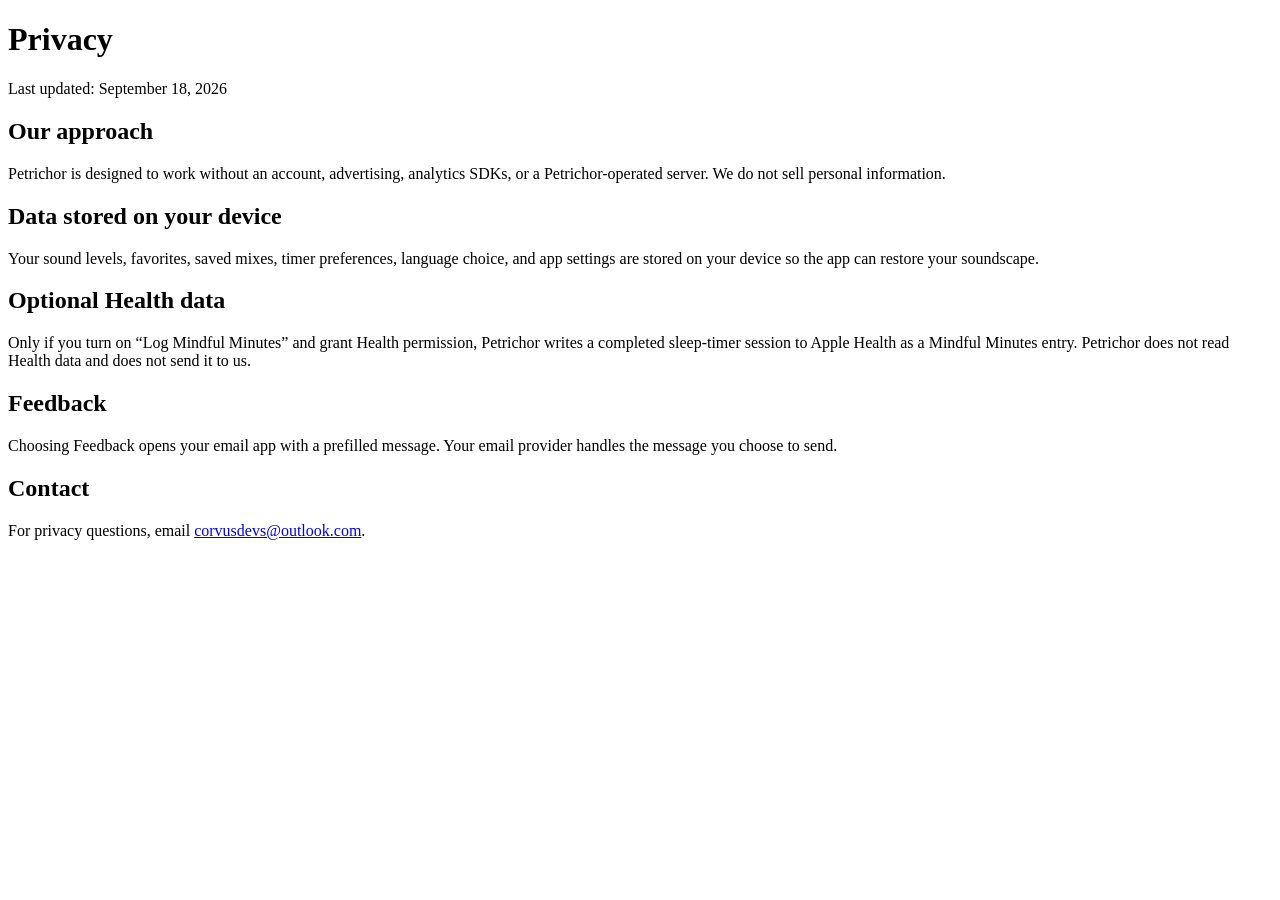
==== docs/privacy.html @ fc6575aa "Publish Petrichor support and privacy pages" ====
<!doctype html>
<html lang="en">
<head>
  <meta charset="utf-8">
  <meta name="viewport" content="width=device-width, initial-scale=1">
  <title>Petrichor Privacy</title>
  <meta name="description" content="Petrichor privacy information.">
</head>
<body>
  <main>
    <h1>Privacy</h1>
    <p>Last updated: September 18, 2026</p>

    <h2>Our approach</h2>
    <p>Petrichor is designed to work without an account, advertising, analytics SDKs, or a Petrichor-operated server. We do not sell personal information.</p>

    <h2>Data stored on your device</h2>
    <p>Your sound levels, favorites, saved mixes, timer preferences, language choice, and app settings are stored on your device so the app can restore your soundscape.</p>

    <h2>Optional Health data</h2>
    <p>Only if you turn on “Log Mindful Minutes” and grant Health permission, Petrichor writes a completed sleep-timer session to Apple Health as a Mindful Minutes entry. Petrichor does not read Health data and does not send it to us.</p>

    <h2>Feedback</h2>
    <p>Choosing Feedback opens your email app with a prefilled message. Your email provider handles the message you choose to send.</p>

    <h2>Contact</h2>
    <p>For privacy questions, email <a href="mailto:corvusdevs@outlook.com">corvusdevs@outlook.com</a>.</p>
  </main>
</body>
</html>
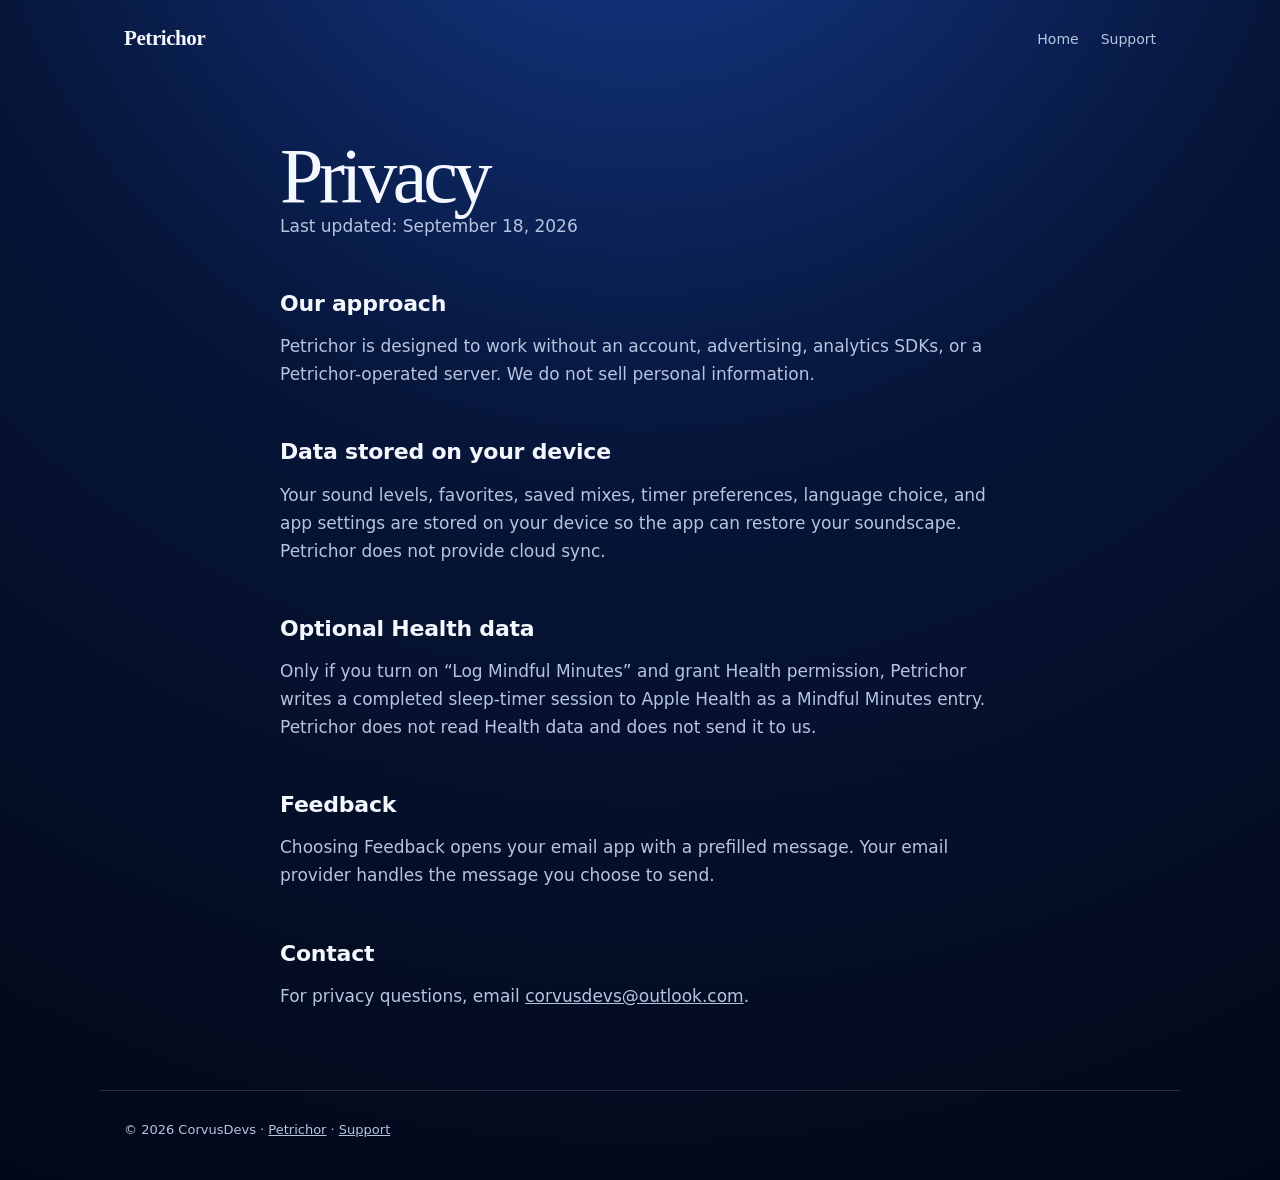
==== commit e5e6f705: "Publish Petrichor Pages site at GitHub URL" ====
--- a/docs/privacy.html
+++ b/docs/privacy.html
@@ -2,12 +2,22 @@
 <html lang="en">
 <head>
   <meta charset="utf-8">
-  <meta name="viewport" content="width=device-width, initial-scale=1">
+  <meta name="viewport" content="width=device-width, initial-scale=1.0, viewport-fit=cover">
   <title>Petrichor Privacy</title>
   <meta name="description" content="Petrichor privacy information.">
+  <meta name="robots" content="index,follow">
+  <link rel="canonical" href="https://corvusdevs.github.io/petrichor/privacy.html">
+  <link rel="icon" type="image/png" sizes="32x32" href="favicon-32.png">
+  <link rel="apple-touch-icon" href="apple-touch-icon.png">
+  <link rel="stylesheet" href="site.css">
 </head>
 <body>
-  <main>
+  <nav aria-label="Main navigation">
+    <a class="nav-brand" href="index.html">Petrichor</a>
+    <button class="nav-toggle" aria-label="Menu" aria-expanded="false" onclick="var o=document.body.classList.toggle('nav-open');this.setAttribute('aria-expanded',o);">Menu</button>
+    <ul class="nav-links"><li><a href="index.html">Home</a></li><li><a href="support.html">Support</a></li></ul>
+  </nav>
+  <main class="shell"><article>
     <h1>Privacy</h1>
     <p>Last updated: September 18, 2026</p>
 
@@ -15,7 +25,7 @@
     <p>Petrichor is designed to work without an account, advertising, analytics SDKs, or a Petrichor-operated server. We do not sell personal information.</p>
 
     <h2>Data stored on your device</h2>
-    <p>Your sound levels, favorites, saved mixes, timer preferences, language choice, and app settings are stored on your device so the app can restore your soundscape.</p>
+    <p>Your sound levels, favorites, saved mixes, timer preferences, language choice, and app settings are stored on your device so the app can restore your soundscape. Petrichor does not provide cloud sync.</p>
 
     <h2>Optional Health data</h2>
     <p>Only if you turn on “Log Mindful Minutes” and grant Health permission, Petrichor writes a completed sleep-timer session to Apple Health as a Mindful Minutes entry. Petrichor does not read Health data and does not send it to us.</p>
@@ -25,6 +35,7 @@
 
     <h2>Contact</h2>
     <p>For privacy questions, email <a href="mailto:corvusdevs@outlook.com">corvusdevs@outlook.com</a>.</p>
-  </main>
+  </article></main>
+  <footer>© 2026 CorvusDevs · <a href="index.html">Petrichor</a> · <a href="support.html">Support</a></footer>
 </body>
 </html>
--- a/docs/site.css
+++ b/docs/site.css
@@ -0,0 +1,44 @@
+:root {
+  --night: #061538;
+  --night-deep: #020817;
+  --surface: rgba(255, 255, 255, 0.075);
+  --border: rgba(229, 239, 255, 0.16);
+  --text: #f5f7ff;
+  --muted: #b6c4df;
+  --warm: #f3c88d;
+}
+* { box-sizing: border-box; }
+html, body { min-height: 100%; overflow-x: clip; }
+body { margin: 0; background: radial-gradient(circle at 50% -20%, #163d93 0%, var(--night) 45%, var(--night-deep) 100%); color: var(--text); font: 17px/1.65 -apple-system, BlinkMacSystemFont, "SF Pro Text", system-ui, sans-serif; }
+a { color: inherit; }
+img { display: block; max-width: 100%; height: auto; }
+nav { position: relative; display: flex; align-items: center; justify-content: space-between; max-width: 1080px; margin: 0 auto; padding: 24px; }
+.nav-brand { color: var(--text); font: 700 21px/1 Georgia, serif; text-decoration: none; letter-spacing: -0.02em; }
+.nav-links { display: flex; gap: 22px; margin: 0; padding: 0; list-style: none; }
+.nav-links a { color: var(--muted); font-size: 14px; text-decoration: none; }
+.nav-links a:hover, .nav-links a:focus-visible { color: var(--text); }
+.nav-toggle { display: none; background: transparent; border: 1px solid var(--border); border-radius: 9px; color: var(--text); cursor: pointer; padding: 8px; }
+.shell { max-width: 860px; margin: 0 auto; padding: 64px 24px 80px; }
+.hero { min-height: 440px; display: grid; grid-template-columns: minmax(0, 1fr) 290px; align-items: center; gap: 64px; }
+.hero h1, article h1 { margin: 0; font: 400 clamp(56px, 11vw, 112px)/0.92 Georgia, "Times New Roman", serif; letter-spacing: -0.055em; }
+.hero p { max-width: 510px; margin: 28px 0 0; color: var(--muted); font-size: clamp(19px, 3vw, 25px); }
+.hero-art { width: min(290px, 100%); justify-self: end; border-radius: 28%; box-shadow: 0 28px 70px rgba(0, 0, 0, 0.38); }
+.eyebrow { color: var(--warm); font-size: 13px; font-weight: 700; letter-spacing: 0.12em; text-transform: uppercase; }
+.features { display: grid; grid-template-columns: repeat(3, 1fr); gap: 14px; margin-top: 32px; }
+.feature { padding: 20px; border: 1px solid var(--border); border-radius: 18px; background: var(--surface); color: var(--muted); font-size: 15px; }
+.feature strong { display: block; margin-bottom: 6px; color: var(--text); }
+article { max-width: 720px; margin: 0 auto; }
+article h1 { font-size: clamp(46px, 8vw, 78px); }
+article .updated { margin: 18px 0 52px; color: var(--muted); }
+article h2 { margin: 46px 0 10px; font-size: 22px; letter-spacing: -0.01em; }
+article p { margin: 0; color: var(--muted); }
+footer { max-width: 1080px; margin: 0 auto; padding: 28px 24px 40px; border-top: 1px solid var(--border); color: var(--muted); font-size: 13px; }
+@media (max-width: 720px) {
+  .hero { grid-template-columns: 1fr; gap: 38px; min-height: 0; }
+  .hero-art { justify-self: start; width: 180px; }
+  .features { grid-template-columns: 1fr; }
+  .nav-toggle { display: inline-flex; align-items: center; justify-content: center; }
+  .nav-links { display: none; position: absolute; z-index: 2; top: 100%; left: 0; right: 0; flex-direction: column; gap: 0; padding: 6px 24px 10px; background: var(--night); border-top: 1px solid var(--border); border-bottom: 1px solid var(--border); }
+  .nav-links li a { display: block; padding: 12px 0; }
+  body.nav-open .nav-links { display: flex; }
+}
